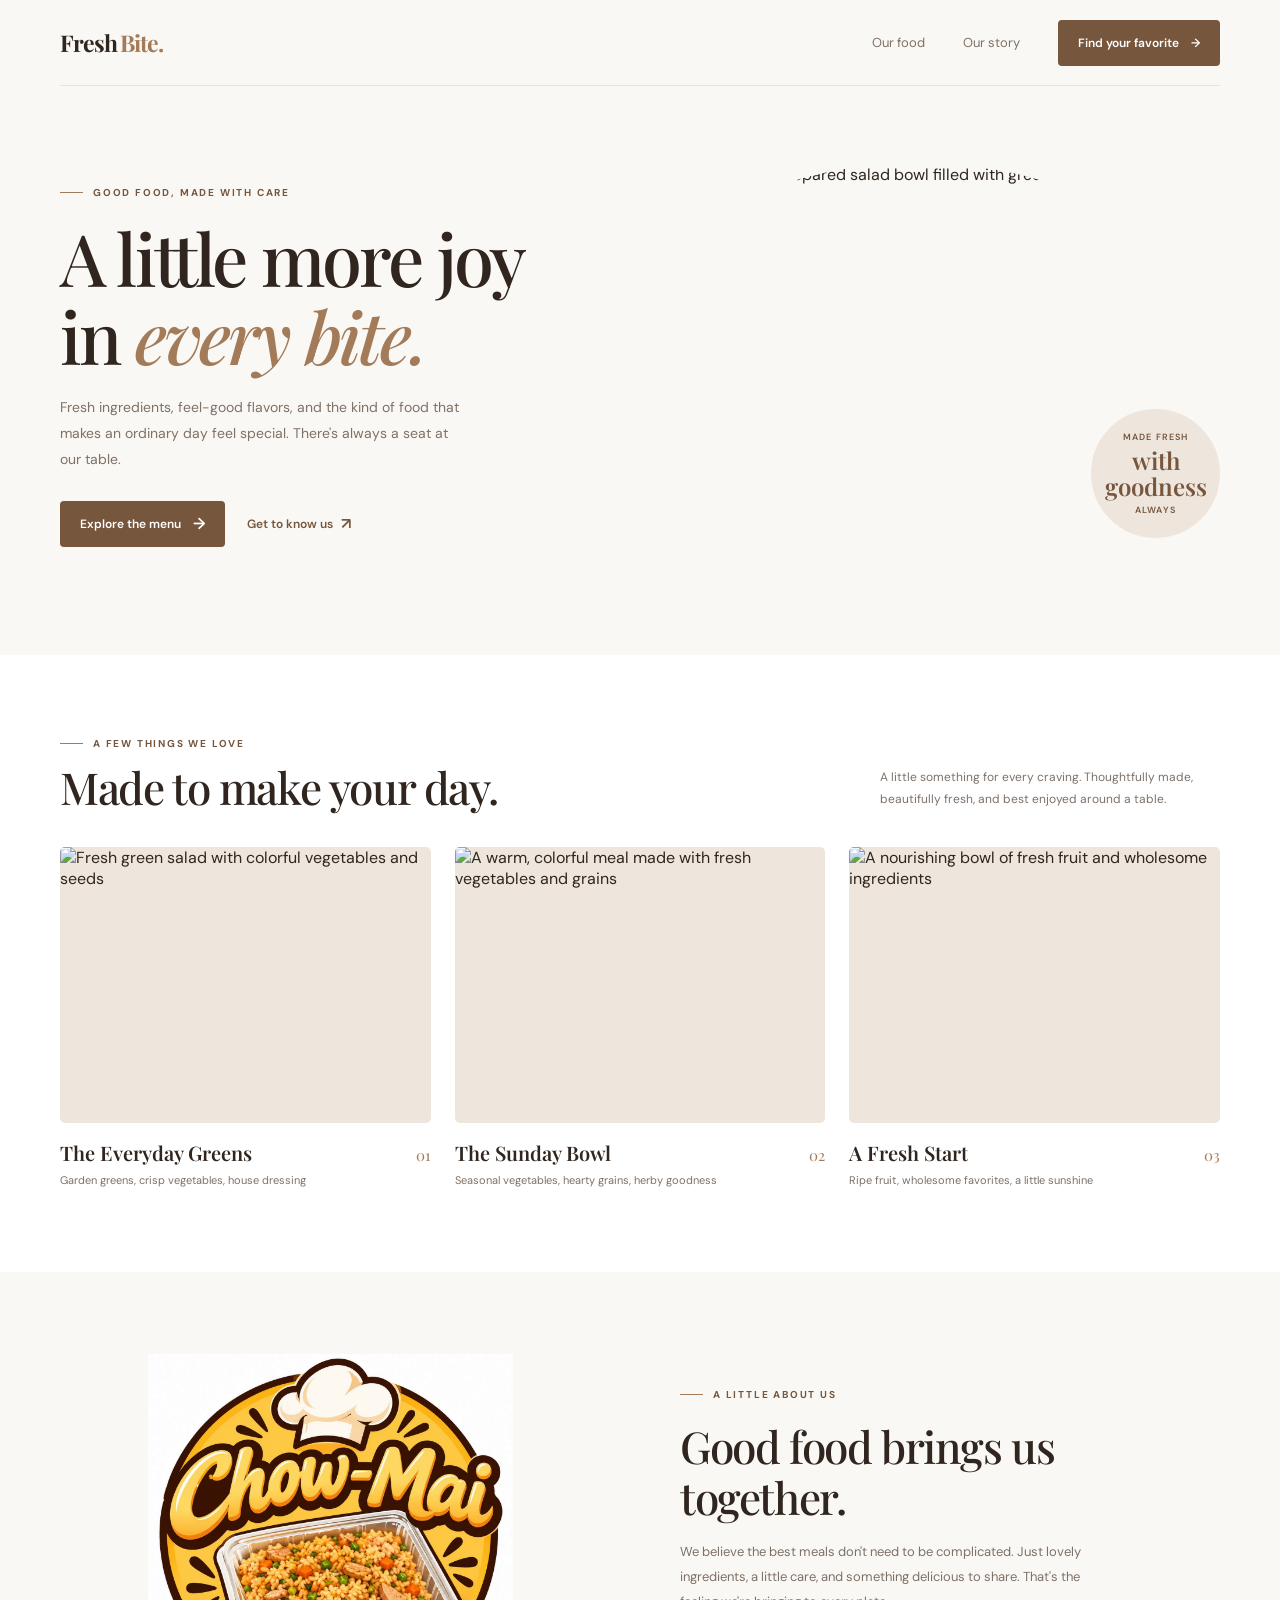
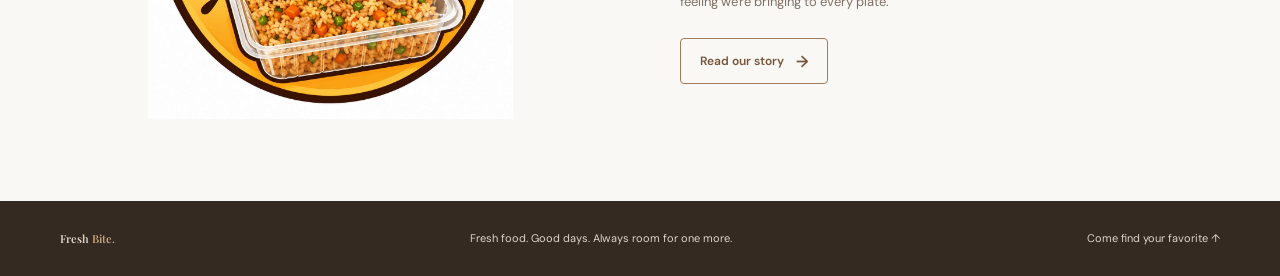
==== index.html @ db3756a4 "first commit" ====
<!DOCTYPE html>
<html lang="en">
<head>
    <meta charset="UTF-8">
    <meta name="viewport" content="width=device-width, initial-scale=1.0">
    <meta name="theme-color" content="#faf8f4">
    <meta name="description" content="Fresh, feel-good food made with care. Find your new favorite dish at The Good Table.">
    <title>Fresh Bite — Fresh food, good days</title>
    <link rel="preconnect" href="https://fonts.googleapis.com">
    <link rel="preconnect" href="https://fonts.gstatic.com" crossorigin>
    <link href="https://fonts.googleapis.com/css2?family=DM+Sans:wght@400;500;600;700&family=Playfair+Display:wght@500;600;700&display=swap" rel="stylesheet">
    <link rel="stylesheet" href="style.css">
    <script src="script.js" defer></script>
</head>

<body>
    <header class="site-header">
        <nav class="navigation shell" aria-label="Main navigation">
            <a class="brand" href="index.html" aria-label="Fresh Bite home">Fresh <span>Bite.</span></a>
            <div class="nav-links">
                <a href="menu.html">Our food</a>
                <a href="story.html">Our story</a>
                <a class="nav-cta" href="menu.html">Find your favorite <span aria-hidden="true">→</span></a>
            </div>
        </nav>
    </header>

    <main>
        <section class="hero shell" aria-labelledby="hero-title">
            <div class="hero-content">
                <p class="eyebrow">Good food, made with care</p>
                <h1 id="hero-title">A little more joy in <em>every bite.</em></h1>
                <p class="hero-copy">Fresh ingredients, feel-good flavors, and the kind of food that makes an ordinary day feel special. There's always a seat at our table.</p>
                <div class="hero-actions">
                    <a class="button" href="menu.html">Explore the menu <span aria-hidden="true">→</span></a>
                    <a class="text-link" href="story.html">Get to know us <span aria-hidden="true">↗</span></a>
                </div>
            </div>
            <div class="hero-visual">
                <img class="hero-image" src="https://images.unsplash.com/photo-1540189549336-e6e99c3679fe?auto=format&amp;fit=crop&amp;w=1100&amp;q=85" alt="A colorful, freshly prepared salad bowl filled with greens and seasonal ingredients">
                <div class="image-note" aria-label="Fresh, feel-good food">
                    <span>Made fresh</span>
                    <strong>with<br>goodness</strong>
                    <span>always</span>
                </div>
            </div>
        </section>

        <section class="menu-section section" id="menu" aria-labelledby="menu-title">
            <div class="shell">
                <div class="section-heading">
                    <div>
                        <p class="eyebrow">A few things we love</p>
                        <h2 id="menu-title">Made to make your day.</h2>
                    </div>
                    <p class="section-intro">A little something for every craving. Thoughtfully made, beautifully fresh, and best enjoyed around a table.</p>
                </div>
                <div class="dish-grid">
                    <article class="dish-card">
                        <div class="dish-image-wrap">
                            <img class="dish-image" src="https://images.unsplash.com/photo-1512621776951-a57141f2eefd?auto=format&amp;fit=crop&amp;w=800&amp;q=85" alt="Fresh green salad with colorful vegetables and seeds" loading="lazy">
                        </div>
                        <div class="dish-details">
                            <div>
                                <h3>The Everyday Greens</h3>
                                <p>Garden greens, crisp vegetables, house dressing</p>
                            </div>
                            <span class="dish-number" aria-hidden="true">01</span>
                        </div>
                    </article>
                    <article class="dish-card">
                        <div class="dish-image-wrap">
                            <img class="dish-image" src="https://images.unsplash.com/photo-1476224203421-9ac39bcb3327?auto=format&amp;fit=crop&amp;w=800&amp;q=85" alt="A warm, colorful meal made with fresh vegetables and grains" loading="lazy">
                        </div>
                        <div class="dish-details">
                            <div>
                                <h3>The Sunday Bowl</h3>
                                <p>Seasonal vegetables, hearty grains, herby goodness</p>
                            </div>
                            <span class="dish-number" aria-hidden="true">02</span>
                        </div>
                    </article>
                    <article class="dish-card">
                        <div class="dish-image-wrap">
                            <img class="dish-image" src="https://images.unsplash.com/photo-1490645935967-10de6ba17061?auto=format&amp;fit=crop&amp;w=800&amp;q=85" alt="A nourishing bowl of fresh fruit and wholesome ingredients" loading="lazy">
                        </div>
                        <div class="dish-details">
                            <div>
                                <h3>A Fresh Start</h3>
                                <p>Ripe fruit, wholesome favorites, a little sunshine</p>
                            </div>
                            <span class="dish-number" aria-hidden="true">03</span>
                        </div>
                    </article>
                </div>
            </div>
        </section>

        <section class="section shell story" id="story" aria-labelledby="story-title">
            <img class="story-image" src="/images/logo.jpg" alt="Fresh ingredients ready to be prepared with care" loading="lazy">
            <div class="story-copy">
                <p class="eyebrow">A little about us</p>
                <h2 id="story-title">Good food brings us together.</h2>
                <p>We believe the best meals don't need to be complicated. Just lovely ingredients, a little care, and something delicious to share. That's the feeling we're bringing to every plate.</p>
                <a class="button" href="story.html">Read our story <span aria-hidden="true">→</span></a>
            </div>
        </section>
    </main>

    <footer class="site-footer">
        <div class="footer-content shell">
            <a class="footer-brand" href="index.html" aria-label="Fresh Bite home">Fresh <span>Bite.</span></a>
            <p>Fresh food. Good days. Always room for one more.</p>
            <a href="menu.html">Come find your favorite <span aria-hidden="true">↑</span></a>
        </div>
    </footer>
</body>
</html>
---- style.css ----
:root {
    color-scheme: light;
    --paper: #faf8f4;
    --white: #fff;
    --ink: #30261f;
    --muted: #7e7167;
    --brown: #a47b59;
    --brown-dark: #76563d;
    --sand: #eee6dc;
    --line: #e9e2d9;
    --serif: "Playfair Display", Georgia, serif;
    --sans: "DM Sans", Arial, sans-serif;
}

*,
*::before,
*::after {
    box-sizing: border-box;
}

html {
    scroll-behavior: smooth;
}

body {
    margin: 0;
    background: var(--paper);
    color: var(--ink);
    font-family: var(--sans);
    -webkit-font-smoothing: antialiased;
}

a {
    color: inherit;
    text-decoration: none;
}

img {
    display: block;
    width: 100%;
}

.shell {
    width: min(1160px, calc(100% - 64px));
    margin-inline: auto;
}

.site-header {
    position: relative;
    z-index: 1;
    background: var(--paper);
}

.navigation {
    display: flex;
    min-height: 86px;
    align-items: center;
    justify-content: space-between;
    border-bottom: 1px solid var(--line);
}

.brand {
    font-family: var(--serif);
    font-size: 23px;
    font-weight: 700;
    letter-spacing: -1.1px;
}

.brand span {
    color: var(--brown);
}

.nav-links {
    display: flex;
    align-items: center;
    gap: 38px;
    color: var(--muted);
    font-size: 13px;
}

.nav-links a:not(.nav-cta):hover {
    color: var(--brown-dark);
}

.nav-cta,
.button {
    display: inline-flex;
    min-height: 46px;
    align-items: center;
    justify-content: center;
    gap: 12px;
    padding: 0 20px;
    border-radius: 4px;
    background: var(--brown-dark);
    color: var(--white);
    font-size: 12px;
    font-weight: 600;
    transition: background 160ms ease, transform 160ms ease;
}

.nav-cta:hover,
.button:hover {
    transform: translateY(-2px);
    background: #60452f;
}

.hero {
    display: grid;
    min-height: 550px;
    grid-template-columns: 0.88fr 1.12fr;
    align-items: center;
    gap: 56px;
    padding-block: 66px 74px;
}

.eyebrow {
    display: flex;
    align-items: center;
    gap: 10px;
    margin: 0 0 20px;
    color: var(--brown-dark);
    font-size: 10px;
    font-weight: 700;
    letter-spacing: 1.8px;
    text-transform: uppercase;
}

.eyebrow::before {
    width: 23px;
    height: 1px;
    background: var(--brown);
    content: "";
}

h1,
h2,
h3,
p {
    margin-top: 0;
}

.hero h1 {
    max-width: 470px;
    margin-bottom: 20px;
    font-family: var(--serif);
    font-size: clamp(48px, 6vw, 72px);
    font-weight: 500;
    letter-spacing: -2.8px;
    line-height: 1.08;
}

.hero h1 em {
    color: var(--brown);
    font-weight: 500;
}

.hero-copy {
    max-width: 400px;
    margin-bottom: 28px;
    color: var(--muted);
    font-size: 14px;
    line-height: 1.85;
}

.hero-actions {
    display: flex;
    flex-wrap: wrap;
    align-items: center;
    gap: 22px;
}

.text-link {
    display: inline-flex;
    align-items: center;
    gap: 8px;
    color: var(--brown-dark);
    font-size: 12px;
    font-weight: 600;
}

.text-link span,
.button span {
    font-size: 16px;
    transition: transform 160ms ease;
}

.text-link:hover span,
.button:hover span {
    transform: translateX(3px);
}

.hero-visual {
    position: relative;
    min-height: 405px;
    padding: 12px 14px 12px 28px;
}

.hero-image {
    height: 405px;
    border-radius: 48% 48% 5px 5px;
    object-fit: cover;
}

.image-note {
    position: absolute;
    right: -8px;
    bottom: 35px;
    display: flex;
    width: 145px;
    height: 145px;
    flex-direction: column;
    align-items: center;
    justify-content: center;
    border: 8px solid var(--paper);
    border-radius: 50%;
    background: var(--sand);
    color: var(--brown-dark);
    text-align: center;
}

.image-note span {
    font-size: 9px;
    font-weight: 600;
    letter-spacing: 1.1px;
    text-transform: uppercase;
}

.image-note strong {
    margin: 5px 0;
    font-family: var(--serif);
    font-size: 24px;
    font-weight: 600;
    line-height: 1.05;
}

.section {
    padding-block: 82px;
}

.menu-section {
    background: var(--white);
}

.section-heading {
    display: flex;
    align-items: end;
    justify-content: space-between;
    gap: 24px;
    margin-bottom: 34px;
}

.section-heading .eyebrow {
    margin-bottom: 12px;
}

.section-heading h1,
.section-heading h2,
.story h1,
.story h2 {
    margin-bottom: 0;
    font-family: var(--serif);
    font-size: clamp(34px, 4vw, 44px);
    font-weight: 500;
    letter-spacing: -1.4px;
    line-height: 1.15;
}

.section-intro {
    max-width: 340px;
    margin-bottom: 2px;
    color: var(--muted);
    font-size: 12px;
    line-height: 1.8;
}

.dish-grid {
    display: grid;
    grid-template-columns: repeat(3, minmax(0, 1fr));
    gap: 24px;
}

.dish-image-wrap {
    overflow: hidden;
    border-radius: 5px;
    background: var(--sand);
}

.dish-image {
    aspect-ratio: 1.34;
    object-fit: cover;
    transition: transform 250ms ease;
}

.dish-card:hover .dish-image {
    transform: scale(1.035);
}

.dish-details {
    display: flex;
    align-items: baseline;
    justify-content: space-between;
    gap: 12px;
    padding-top: 16px;
}

.dish-details h3 {
    margin-bottom: 6px;
    font-family: var(--serif);
    font-size: 20px;
    font-weight: 600;
}

.dish-details p {
    margin-bottom: 0;
    color: var(--muted);
    font-size: 11px;
    line-height: 1.6;
}

.dish-number {
    color: var(--brown);
    font-family: var(--serif);
    font-size: 15px;
}

.story {
    display: grid;
    grid-template-columns: 1fr 1fr;
    align-items: center;
    gap: 80px;
}

.story-image {
    height: 365px;
    border-radius: 5px;
    object-fit: scale-down;
}

.story-copy > p:not(.eyebrow) {
    max-width: 410px;
    margin: 18px 0 24px;
    color: var(--muted);
    font-size: 13px;
    line-height: 1.9;
}

.story .button {
    background: transparent;
    color: var(--brown-dark);
    outline: 1px solid var(--brown);
    outline-offset: -1px;
}

.story .button:hover {
    background: var(--sand);
}

.site-footer {
    background: #352a22;
    color: #fbf8f3;
}

.footer-content {
    display: flex;
    align-items: center;
    justify-content: space-between;
    gap: 24px;
    padding-block: 30px;
}

.footer-brand {
    font-family: var(--serif);
    font-size: 19px;
    font-weight: 600;
}

.footer-brand span {
    color: #c7a37f;
}

.footer-content p,
.footer-content a {
    margin-bottom: 0;
    color: #ded4ca;
    font-size: 11px;
}

.footer-content a:hover {
    color: var(--white);
}

:focus-visible {
    border-radius: 3px;
    outline: 2px solid var(--brown);
    outline-offset: 4px;
}

@media (max-width: 760px) {
    .shell {
        width: min(100% - 40px, 560px);
    }

    .navigation {
        min-height: 72px;
    }

    .nav-links {
        gap: 18px;
    }

    .nav-links > a:not(.nav-cta) {
        display: none;
    }

    .hero {
        min-height: auto;
        grid-template-columns: 1fr;
        gap: 28px;
        padding-block: 58px 48px;
    }

    .hero h1 {
        max-width: 500px;
        font-size: clamp(48px, 11vw, 66px);
    }

    .hero-visual {
        min-height: auto;
        padding: 0 12px 12px 0;
    }

    .hero-image {
        height: min(78vw, 390px);
    }

    .image-note {
        right: -5px;
        bottom: 15px;
        width: 122px;
        height: 122px;
        border-width: 6px;
    }

    .image-note strong {
        font-size: 21px;
    }

    .section {
        padding-block: 60px;
    }

    .section-heading {
        align-items: start;
        flex-direction: column;
        gap: 12px;
    }

    .dish-grid {
        grid-template-columns: 1fr;
        gap: 28px;
    }

    .dish-image {
        aspect-ratio: 1.55;
    }

    .story {
        grid-template-columns: 1fr;
        gap: 30px;
    }

    .story-image {
        height: min(72vw, 350px);
    }

    .footer-content {
        align-items: start;
        flex-direction: column;
        gap: 12px;
    }
}

@media (prefers-reduced-motion: reduce) {
    *,
    *::before,
    *::after {
        scroll-behavior: auto !important;
        transition-duration: 0.01ms !important;
    }
}
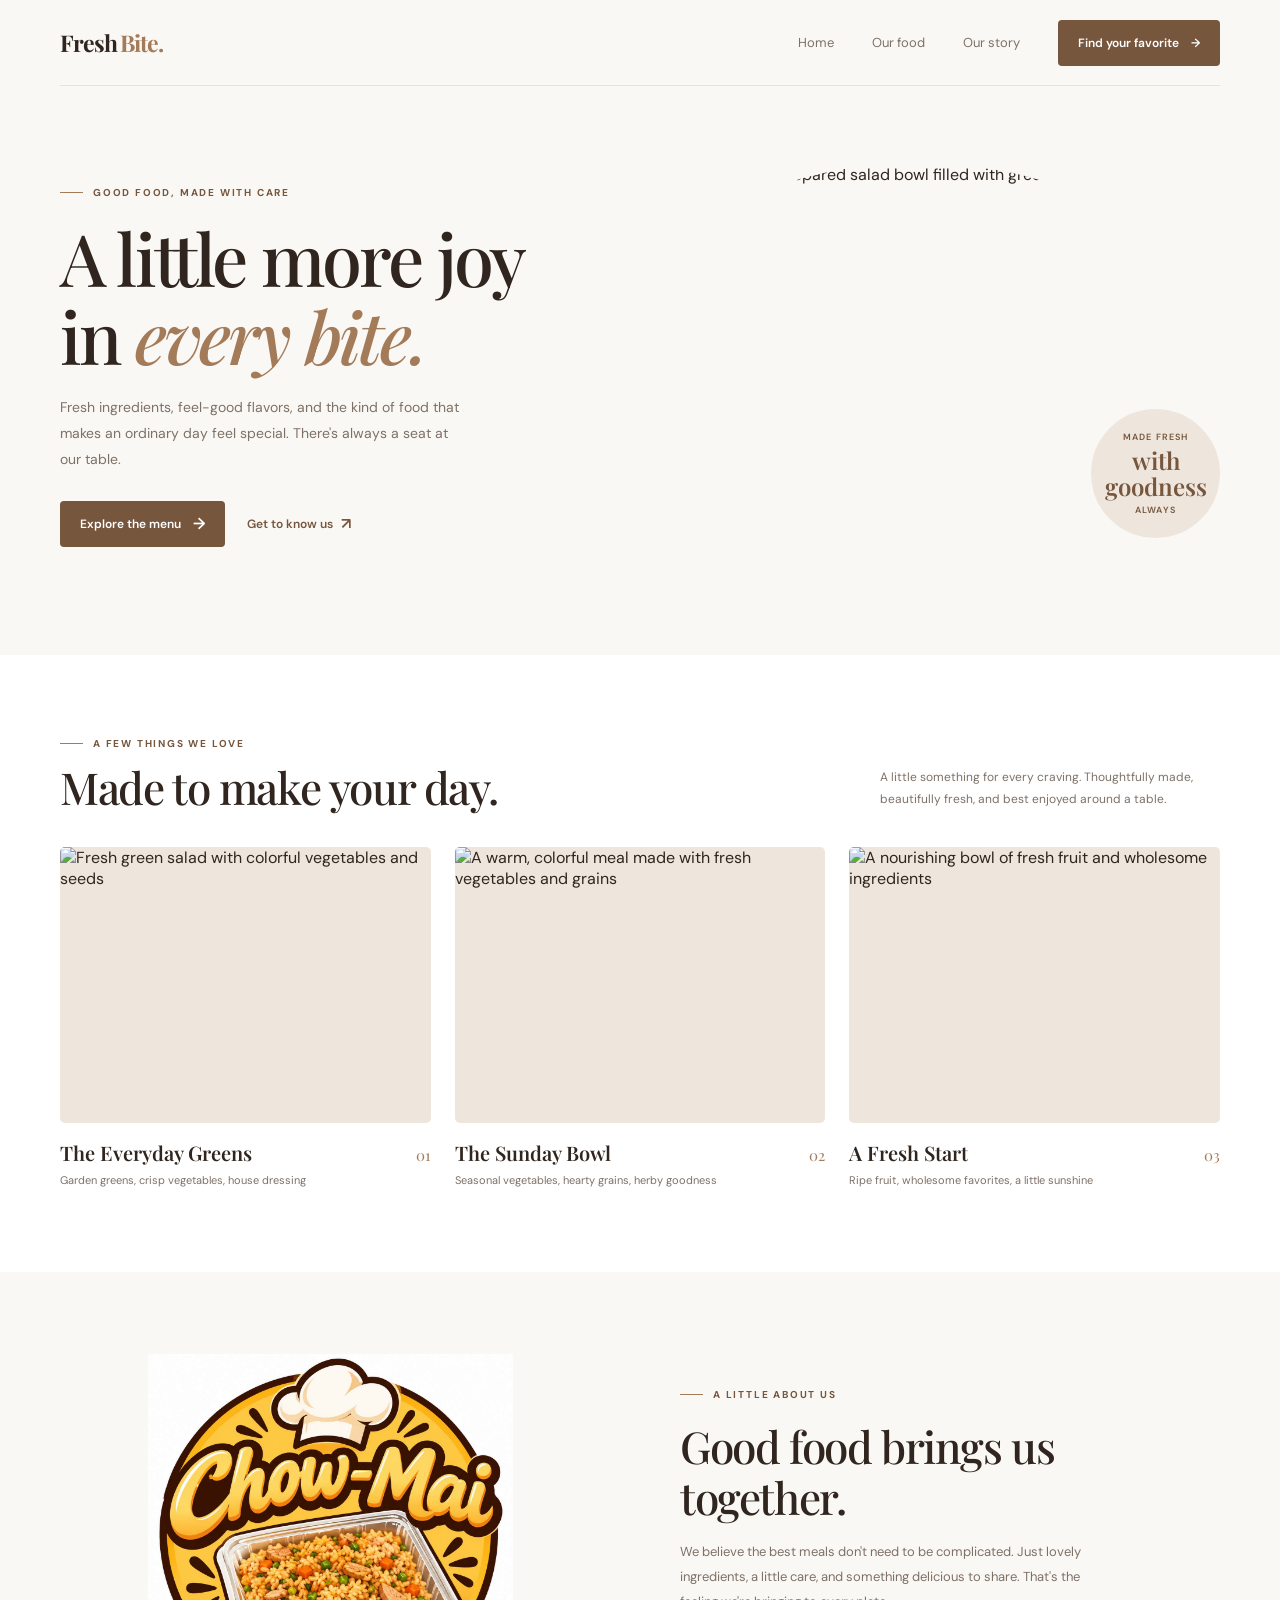
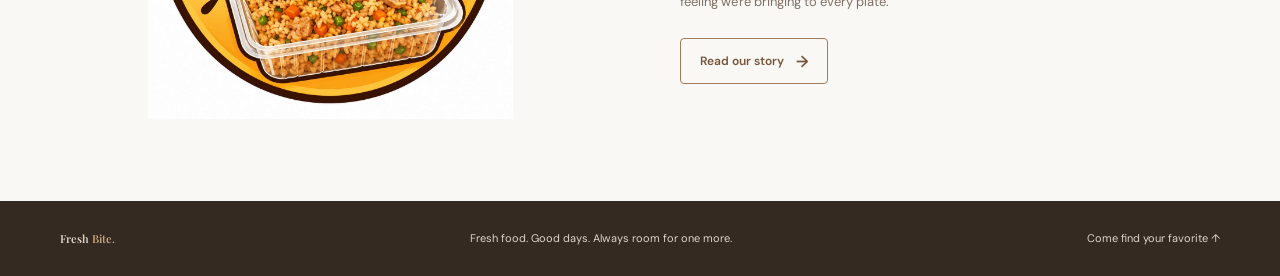
==== commit 55327603: "added a redirect to home" ====
--- a/index.html
+++ b/index.html
@@ -18,6 +18,7 @@
         <nav class="navigation shell" aria-label="Main navigation">
             <a class="brand" href="index.html" aria-label="Fresh Bite home">Fresh <span>Bite.</span></a>
             <div class="nav-links">
+                <a href="index.html">Home</a>
                 <a href="menu.html">Our food</a>
                 <a href="story.html">Our story</a>
                 <a class="nav-cta" href="menu.html">Find your favorite <span aria-hidden="true">→</span></a>
--- a/style.css
+++ b/style.css
@@ -46,8 +46,9 @@
 }
 
 .site-header {
-    position: relative;
-    z-index: 1;
+    position: sticky;
+    top: 0;
+    z-index: 10;
     background: var(--paper);
 }
 
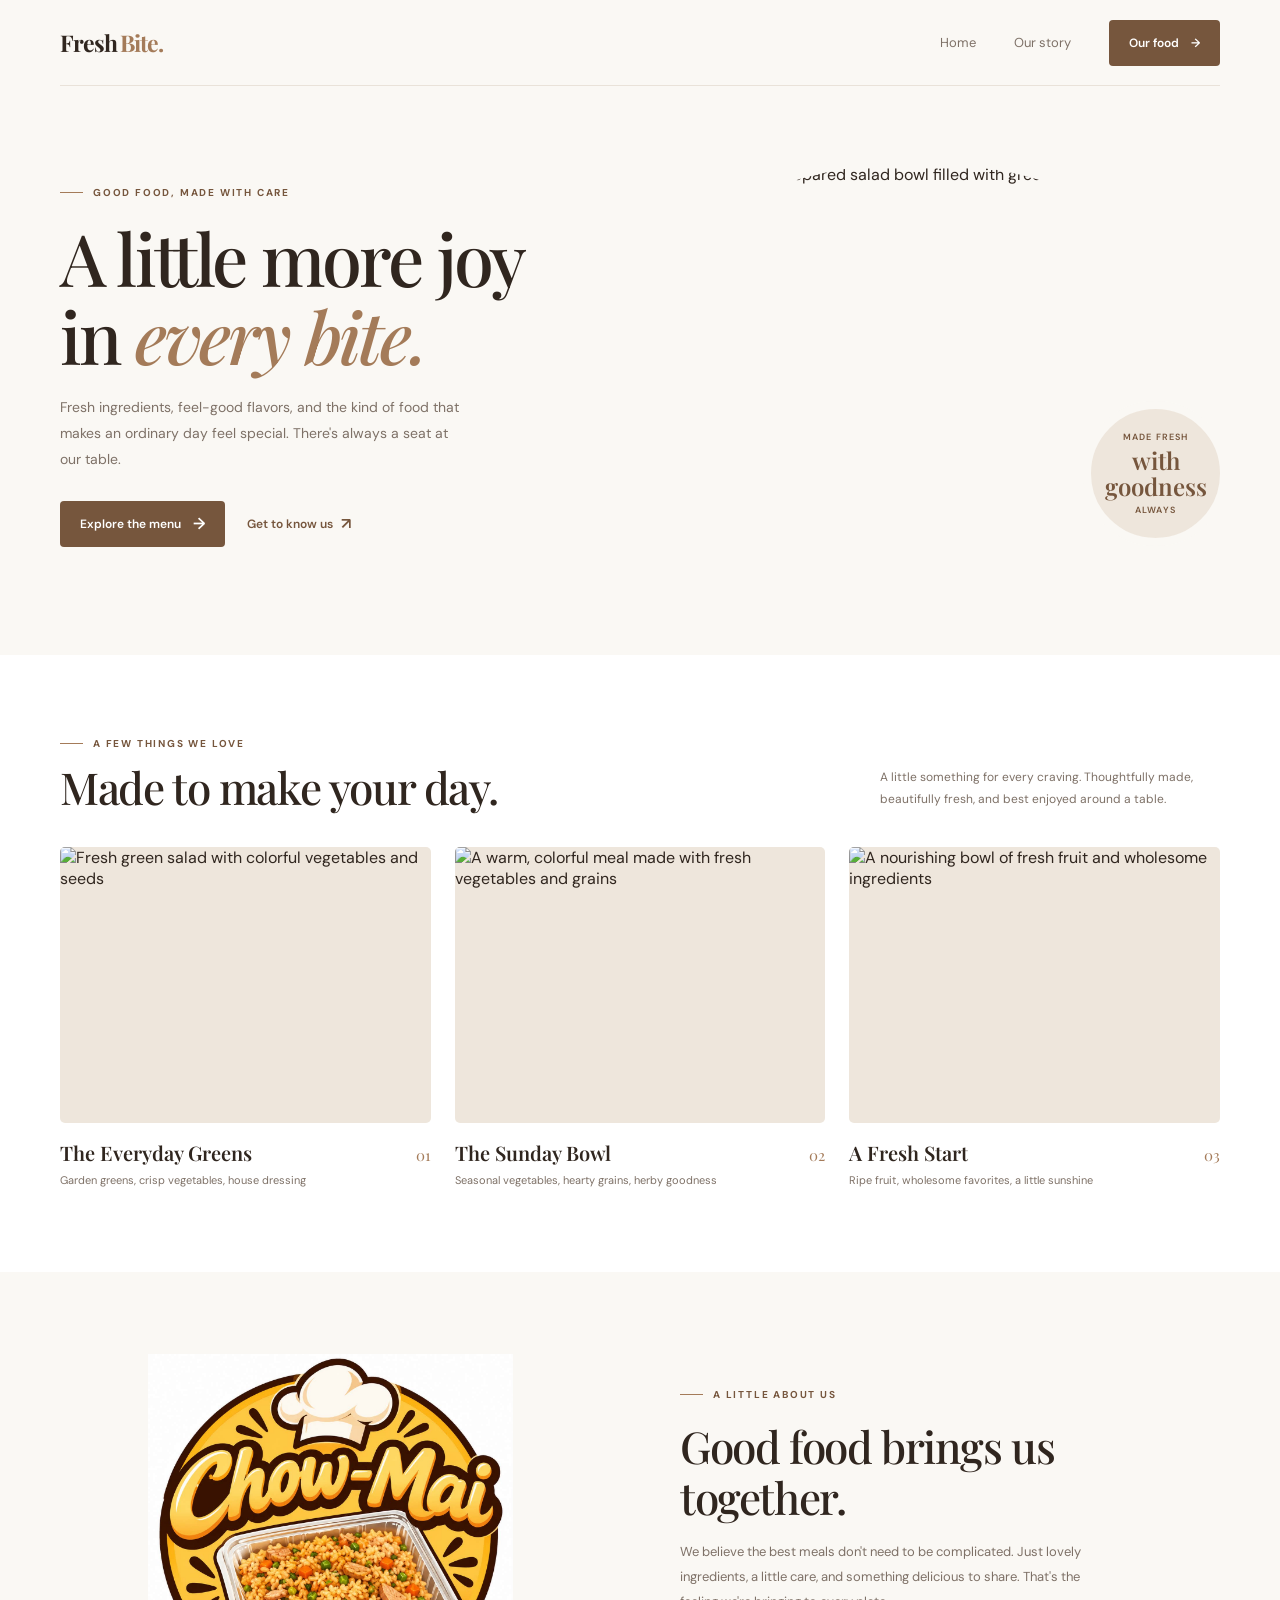
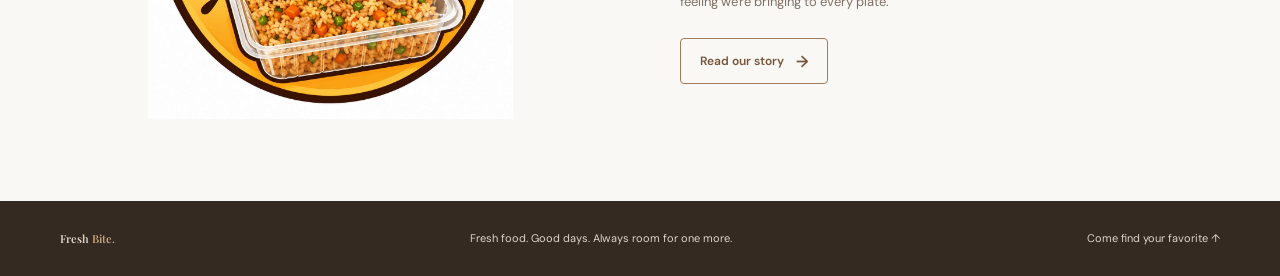
==== commit 613669d6: "moved the location of our food section" ====
--- a/index.html
+++ b/index.html
@@ -19,9 +19,8 @@
             <a class="brand" href="index.html" aria-label="Fresh Bite home">Fresh <span>Bite.</span></a>
             <div class="nav-links">
                 <a href="index.html">Home</a>
-                <a href="menu.html">Our food</a>
                 <a href="story.html">Our story</a>
-                <a class="nav-cta" href="menu.html">Find your favorite <span aria-hidden="true">→</span></a>
+                <a class="nav-cta" href="menu.html">Our food <span aria-hidden="true">→</span></a>
             </div>
         </nav>
     </header>
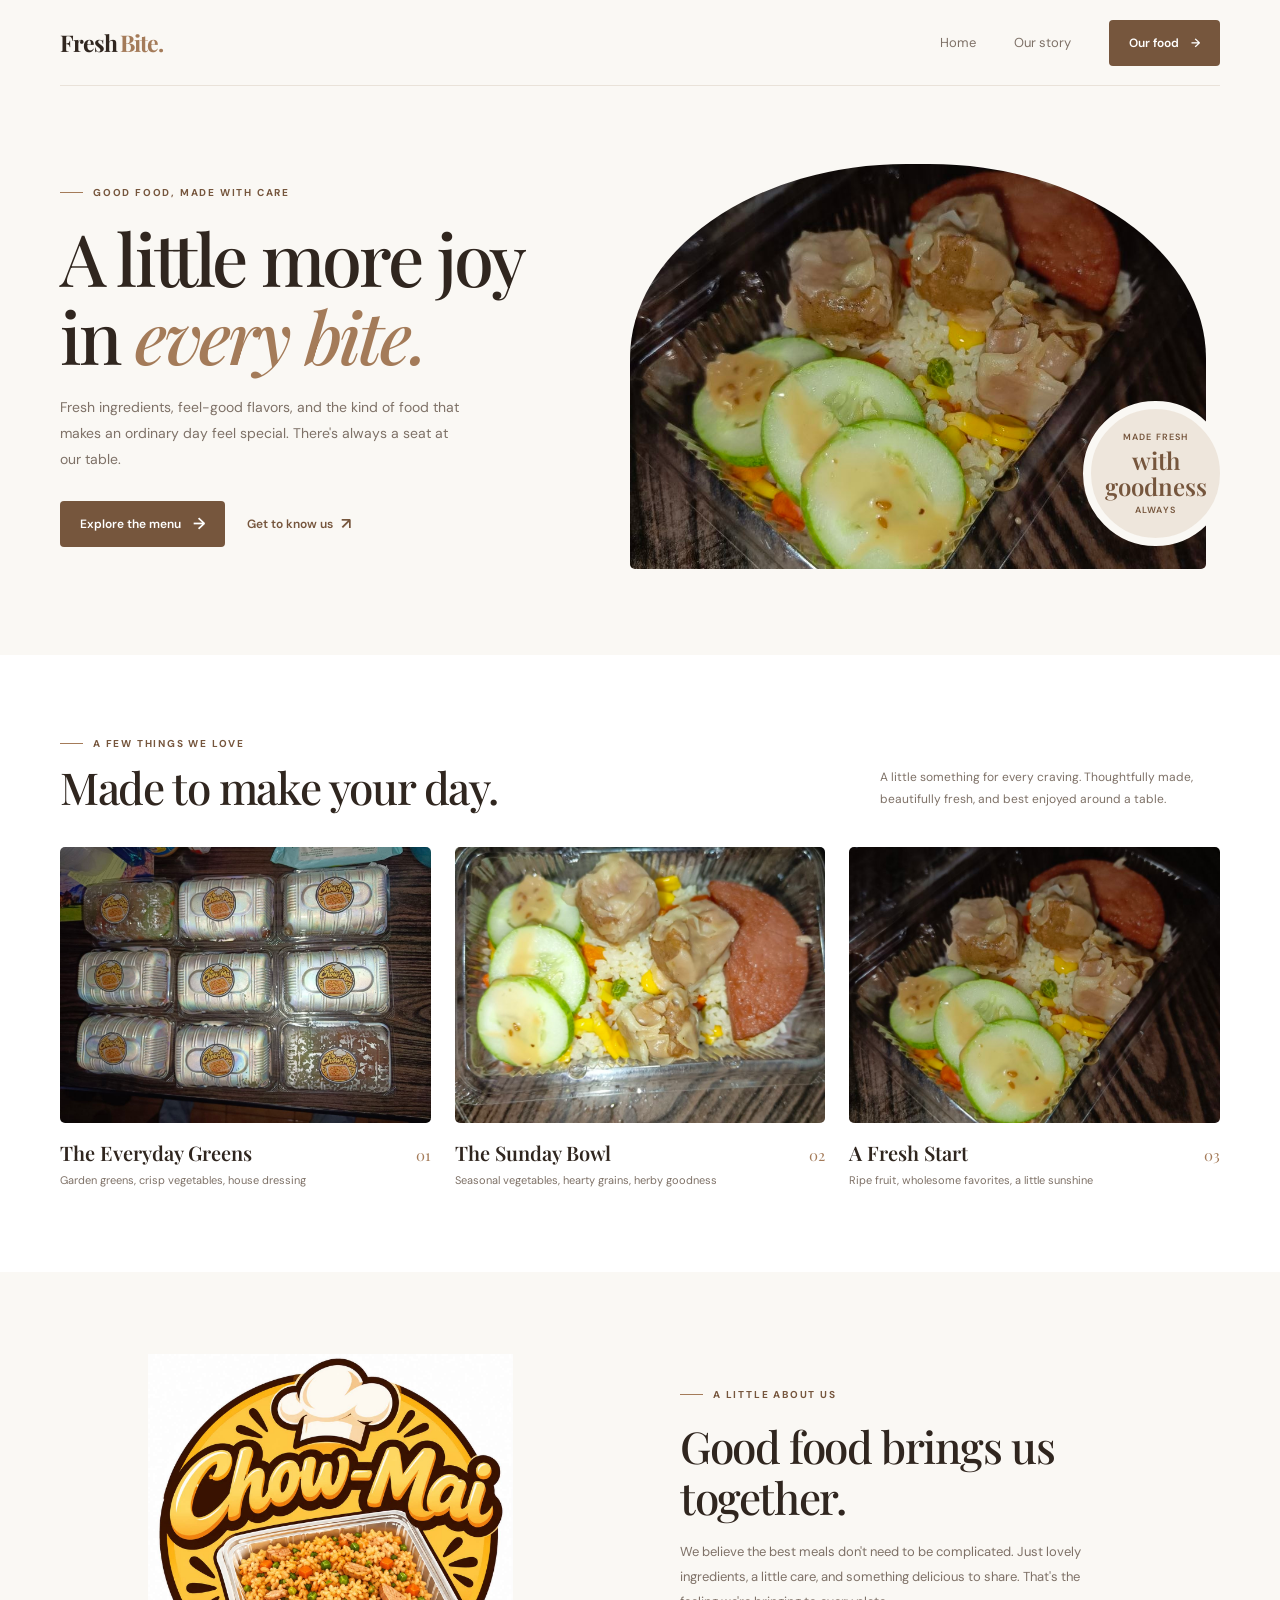
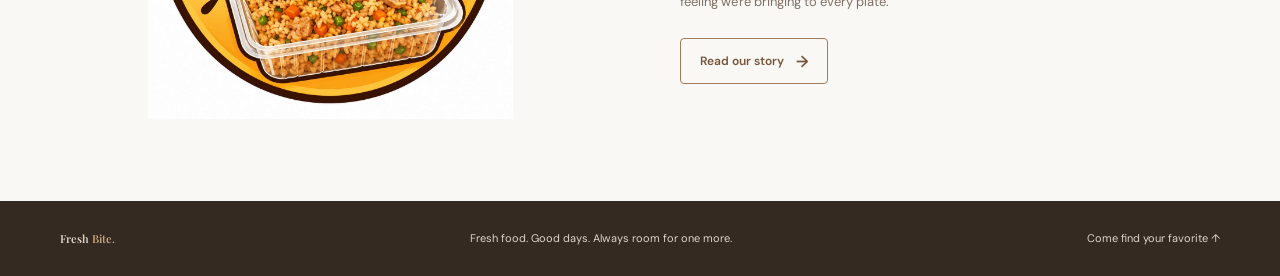
==== commit 27c8e9d9: "added pictures" ====
--- a/index.html
+++ b/index.html
@@ -37,7 +37,7 @@
                 </div>
             </div>
             <div class="hero-visual">
-                <img class="hero-image" src="https://images.unsplash.com/photo-1540189549336-e6e99c3679fe?auto=format&amp;fit=crop&amp;w=1100&amp;q=85" alt="A colorful, freshly prepared salad bowl filled with greens and seasonal ingredients">
+                <img class="hero-image" src="/images/1st pic.jpg" alt="A colorful, freshly prepared salad bowl filled with greens and seasonal ingredients">
                 <div class="image-note" aria-label="Fresh, feel-good food">
                     <span>Made fresh</span>
                     <strong>with<br>goodness</strong>
@@ -58,7 +58,7 @@
                 <div class="dish-grid">
                     <article class="dish-card">
                         <div class="dish-image-wrap">
-                            <img class="dish-image" src="https://images.unsplash.com/photo-1512621776951-a57141f2eefd?auto=format&amp;fit=crop&amp;w=800&amp;q=85" alt="Fresh green salad with colorful vegetables and seeds" loading="lazy">
+                            <img class="dish-image" src="/images/2nd.jpg" alt="Fresh green salad with colorful vegetables and seeds" loading="lazy">
                         </div>
                         <div class="dish-details">
                             <div>
@@ -70,7 +70,7 @@
                     </article>
                     <article class="dish-card">
                         <div class="dish-image-wrap">
-                            <img class="dish-image" src="https://images.unsplash.com/photo-1476224203421-9ac39bcb3327?auto=format&amp;fit=crop&amp;w=800&amp;q=85" alt="A warm, colorful meal made with fresh vegetables and grains" loading="lazy">
+                            <img class="dish-image" src="/images/3.jpg" alt="A warm, colorful meal made with fresh vegetables and grains" loading="lazy">
                         </div>
                         <div class="dish-details">
                             <div>
@@ -82,7 +82,7 @@
                     </article>
                     <article class="dish-card">
                         <div class="dish-image-wrap">
-                            <img class="dish-image" src="https://images.unsplash.com/photo-1490645935967-10de6ba17061?auto=format&amp;fit=crop&amp;w=800&amp;q=85" alt="A nourishing bowl of fresh fruit and wholesome ingredients" loading="lazy">
+                            <img class="dish-image" src="/images/4.jpg" alt="A nourishing bowl of fresh fruit and wholesome ingredients" loading="lazy">
                         </div>
                         <div class="dish-details">
                             <div>
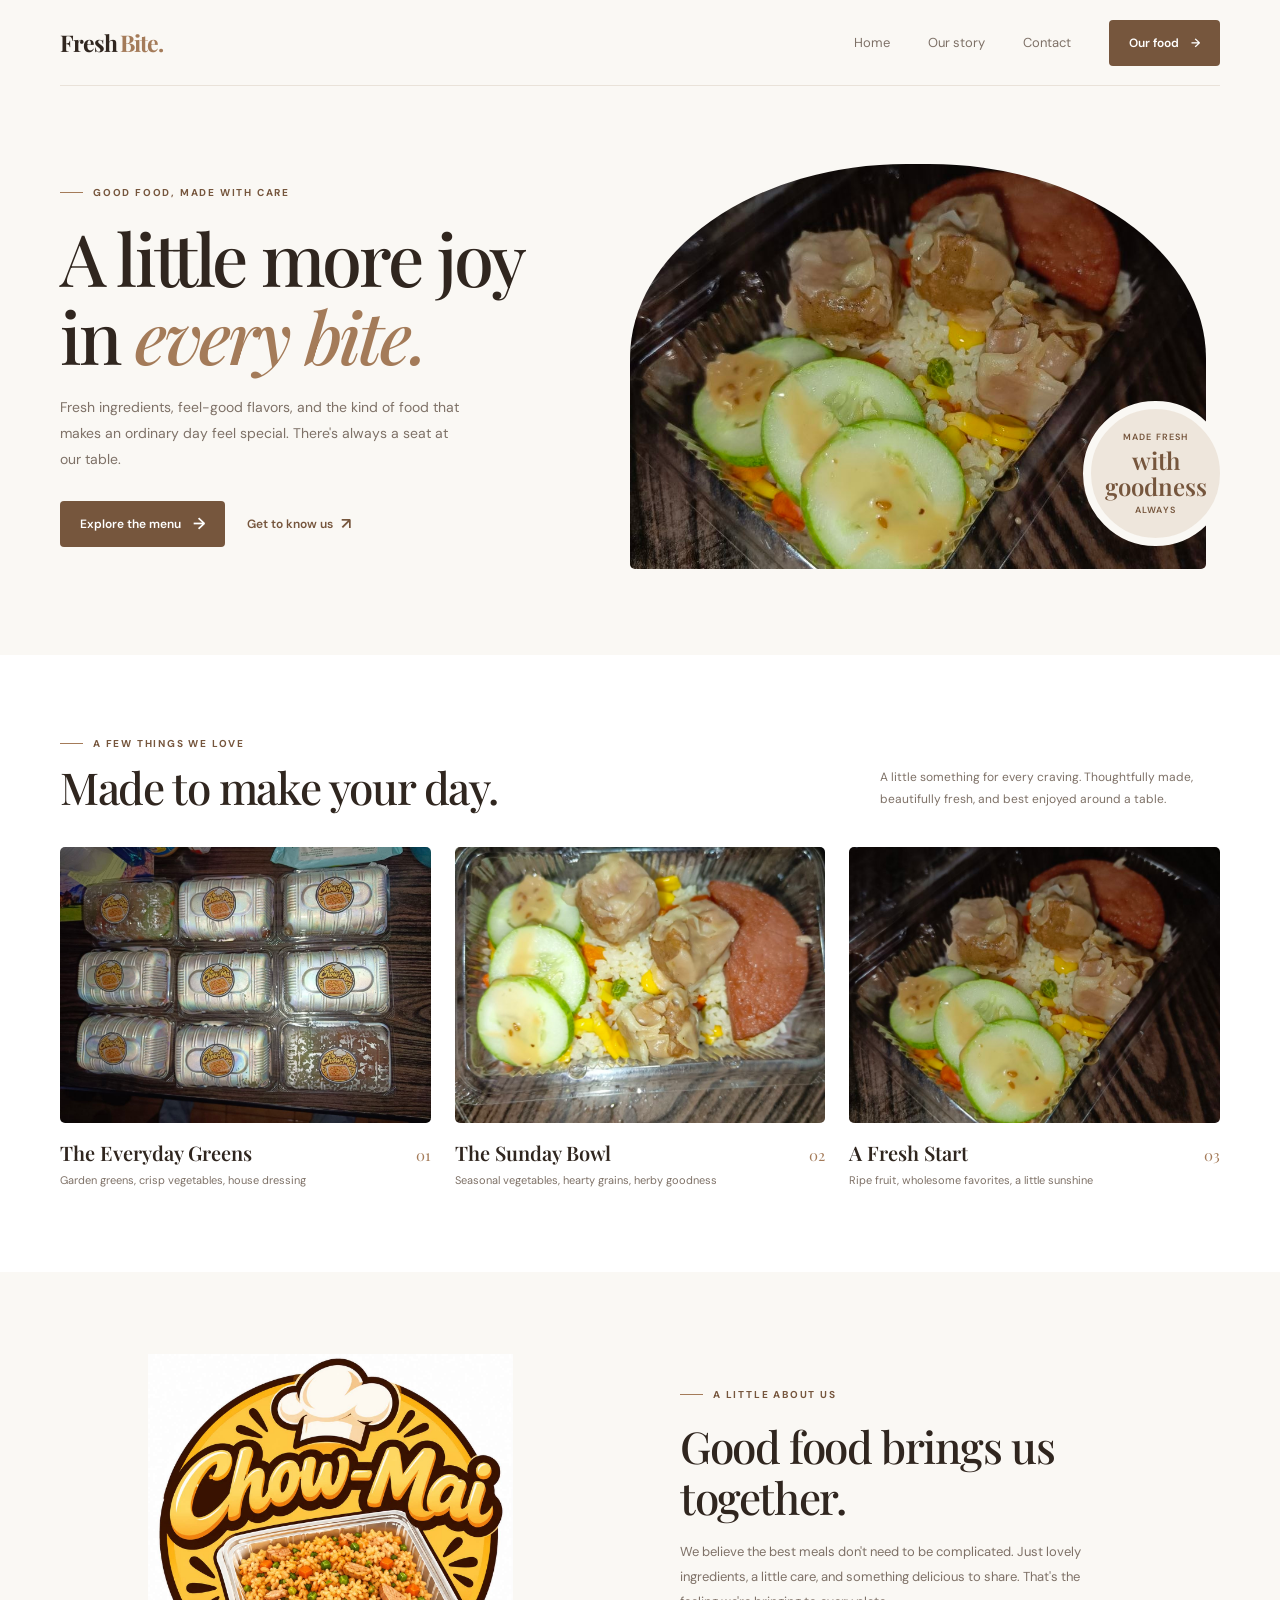
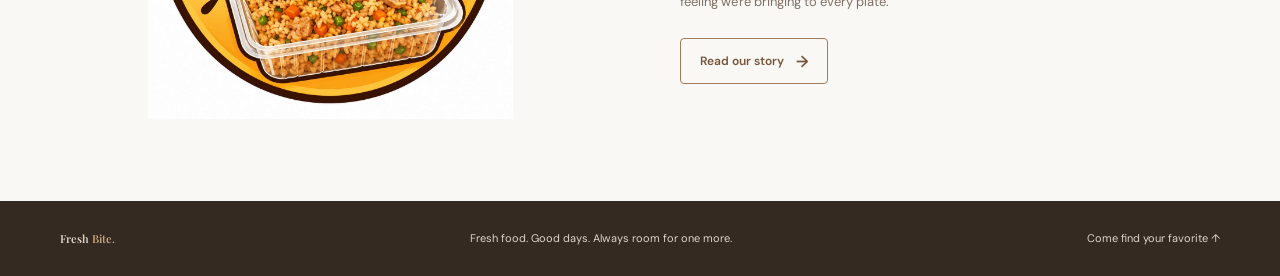
==== commit 35b3db0c: "added a contact page" ====
--- a/index.html
+++ b/index.html
@@ -20,6 +20,7 @@
             <div class="nav-links">
                 <a href="index.html">Home</a>
                 <a href="story.html">Our story</a>
+                <a class="nav-contact" href="contact.html">Contact</a>
                 <a class="nav-cta" href="menu.html">Our food <span aria-hidden="true">→</span></a>
             </div>
         </nav>
@@ -37,7 +38,7 @@
                 </div>
             </div>
             <div class="hero-visual">
-                <img class="hero-image" src="/images/1st pic.jpg" alt="A colorful, freshly prepared salad bowl filled with greens and seasonal ingredients">
+                <img class="hero-image" src="./images/1st pic.jpg" alt="A colorful, freshly prepared salad bowl filled with greens and seasonal ingredients">
                 <div class="image-note" aria-label="Fresh, feel-good food">
                     <span>Made fresh</span>
                     <strong>with<br>goodness</strong>
@@ -58,7 +59,7 @@
                 <div class="dish-grid">
                     <article class="dish-card">
                         <div class="dish-image-wrap">
-                            <img class="dish-image" src="/images/2nd.jpg" alt="Fresh green salad with colorful vegetables and seeds" loading="lazy">
+                            <img class="dish-image" src="./images/2nd.jpg" alt="Fresh green salad with colorful vegetables and seeds" loading="lazy">
                         </div>
                         <div class="dish-details">
                             <div>
@@ -70,7 +71,7 @@
                     </article>
                     <article class="dish-card">
                         <div class="dish-image-wrap">
-                            <img class="dish-image" src="/images/3.jpg" alt="A warm, colorful meal made with fresh vegetables and grains" loading="lazy">
+                            <img class="dish-image" src="./images/3.jpg" alt="A warm, colorful meal made with fresh vegetables and grains" loading="lazy">
                         </div>
                         <div class="dish-details">
                             <div>
@@ -82,7 +83,7 @@
                     </article>
                     <article class="dish-card">
                         <div class="dish-image-wrap">
-                            <img class="dish-image" src="/images/4.jpg" alt="A nourishing bowl of fresh fruit and wholesome ingredients" loading="lazy">
+                            <img class="dish-image" src="./images/4.jpg" alt="A nourishing bowl of fresh fruit and wholesome ingredients" loading="lazy">
                         </div>
                         <div class="dish-details">
                             <div>
@@ -97,7 +98,7 @@
         </section>
 
         <section class="section shell story" id="story" aria-labelledby="story-title">
-            <img class="story-image" src="/images/logo.jpg" alt="Fresh ingredients ready to be prepared with care" loading="lazy">
+            <img class="story-image" src="./images/logo.jpg" alt="Fresh ingredients ready to be prepared with care" loading="lazy">
             <div class="story-copy">
                 <p class="eyebrow">A little about us</p>
                 <h2 id="story-title">Good food brings us together.</h2>
--- a/style.css
+++ b/style.css
@@ -83,6 +83,11 @@
     color: var(--brown-dark);
 }
 
+.nav-contact[aria-current="page"] {
+    color: var(--brown-dark);
+    font-weight: 600;
+}
+
 .nav-cta,
 .button {
     display: inline-flex;
@@ -356,6 +361,79 @@
     background: var(--sand);
 }
 
+.contact-section {
+    display: grid;
+    min-height: 560px;
+    grid-template-columns: 1fr 0.82fr;
+    align-items: center;
+    gap: 80px;
+}
+
+.contact-intro h1 {
+    max-width: 540px;
+    margin-bottom: 18px;
+    font-family: var(--serif);
+    font-size: clamp(42px, 5.5vw, 66px);
+    font-weight: 500;
+    letter-spacing: -2px;
+    line-height: 1.1;
+}
+
+.contact-intro h1 em {
+    color: var(--brown);
+    font-weight: 500;
+}
+
+.contact-intro > p:not(.eyebrow) {
+    max-width: 440px;
+    margin-bottom: 0;
+    color: var(--muted);
+    font-size: 14px;
+    line-height: 1.9;
+}
+
+.contact-card {
+    position: relative;
+    overflow: hidden;
+    padding: 48px 40px;
+    border: 1px solid var(--line);
+    border-radius: 5px;
+    background: var(--white);
+}
+
+.contact-mark {
+    display: grid;
+    width: 44px;
+    height: 44px;
+    margin-bottom: 34px;
+    place-items: center;
+    border-radius: 50%;
+    background: var(--sand);
+    color: var(--brown-dark);
+    font-family: var(--serif);
+    font-size: 27px;
+    font-weight: 700;
+}
+
+.contact-card .eyebrow {
+    margin-bottom: 12px;
+}
+
+.contact-card h2 {
+    margin-bottom: 12px;
+    font-family: var(--serif);
+    font-size: 30px;
+    font-weight: 500;
+    letter-spacing: -0.8px;
+}
+
+.contact-card > p:not(.eyebrow) {
+    margin-bottom: 24px;
+    color: var(--muted);
+    font-size: 13px;
+    line-height: 1.8;
+}
+
 .site-footer {
     background: #352a22;
     color: #fbf8f3;
@@ -409,7 +487,7 @@
         gap: 18px;
     }
 
-    .nav-links > a:not(.nav-cta) {
+    .nav-links > a:not(.nav-cta):not(.nav-contact) {
         display: none;
     }
 
@@ -470,6 +548,17 @@
         gap: 30px;
     }
 
+    .contact-section {
+        min-height: auto;
+        grid-template-columns: 1fr;
+        gap: 30px;
+        padding-block: 60px;
+    }
+
+    .contact-card {
+        padding: 36px 28px;
+    }
+
     .story-image {
         height: min(72vw, 350px);
     }
